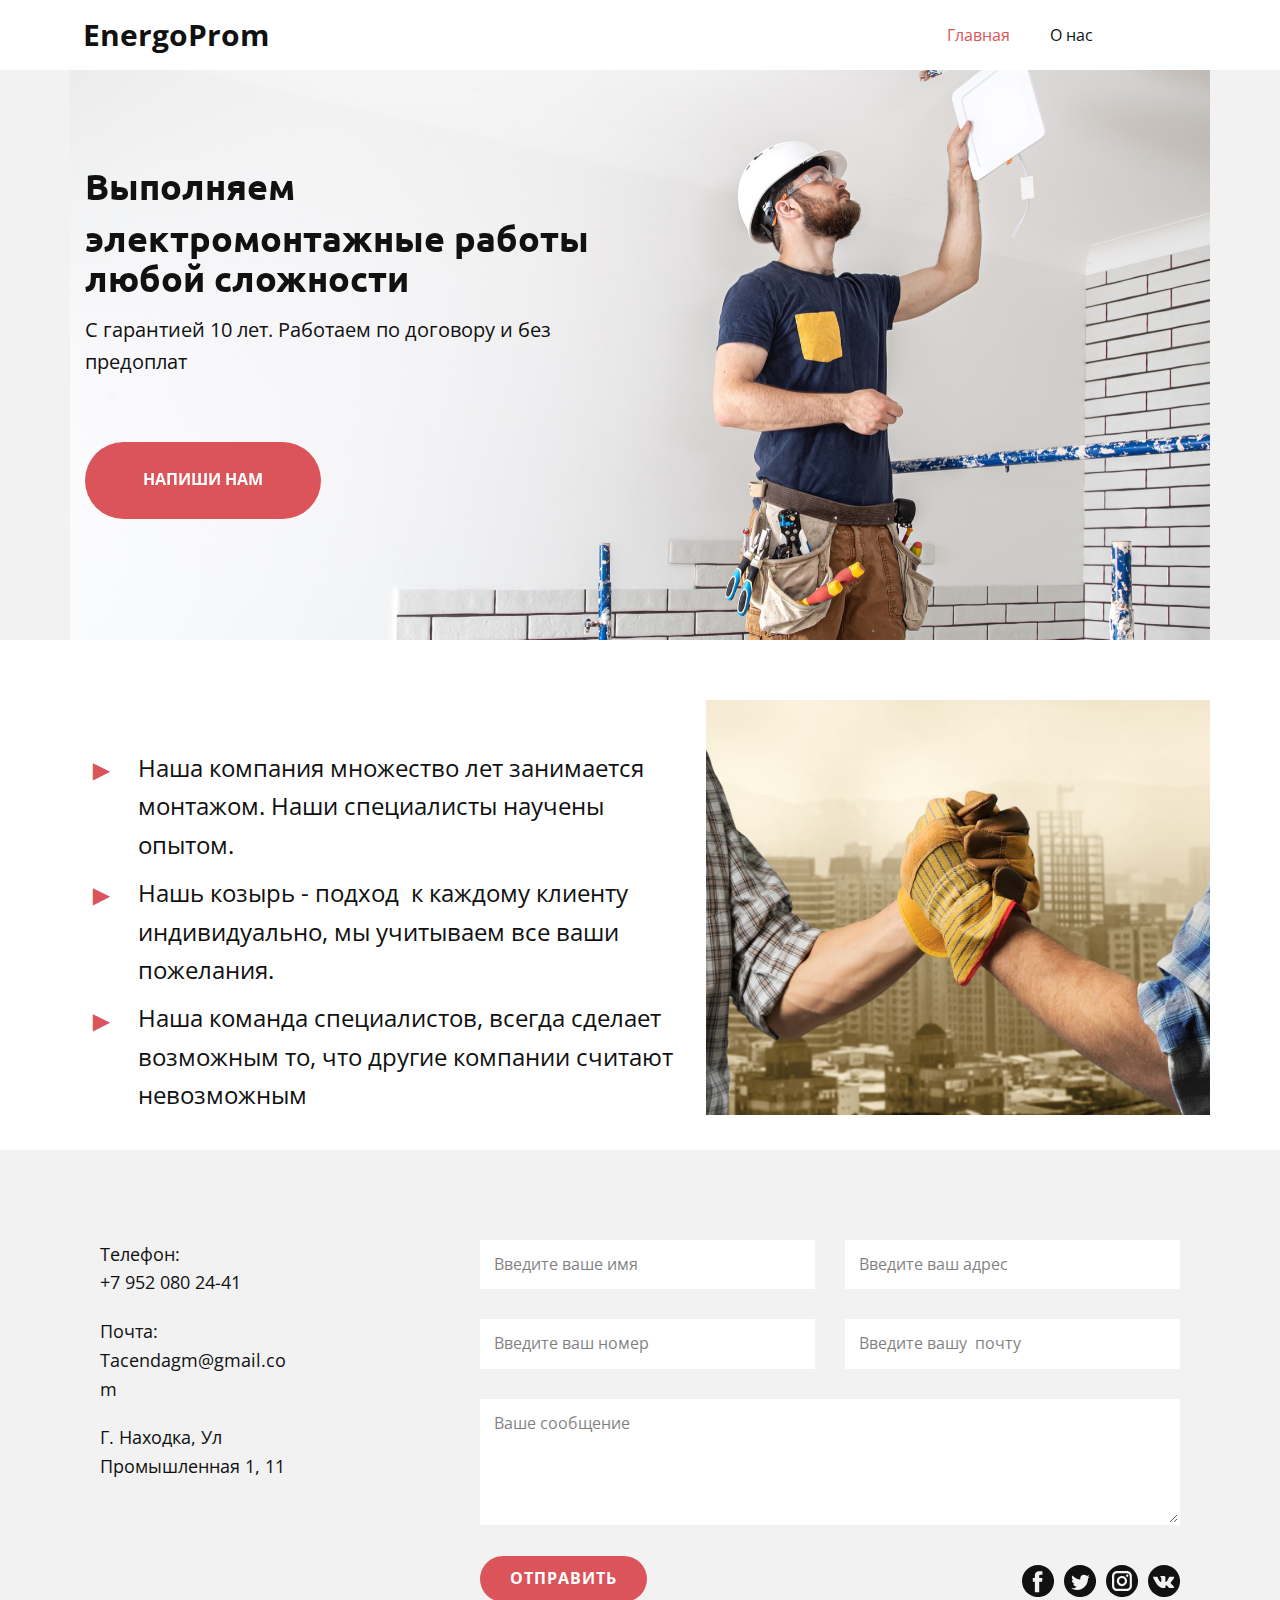
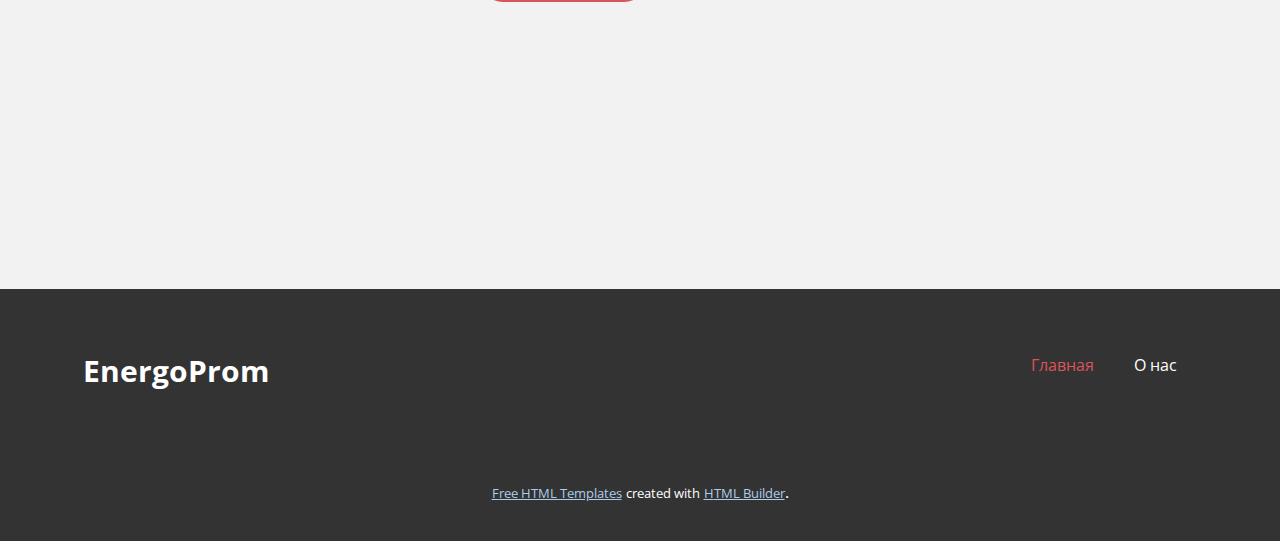
==== Главная.html @ b51dd9ea "Add files via upload" ====
<!DOCTYPE html>
<html style="font-size: 16px;" lang="ru"><head>
    <meta name="viewport" content="width=device-width, initial-scale=1.0">
    <meta charset="utf-8">
    <meta name="keywords" content="​Electrician Services, ​Satisfaction Guaranteed, Our Services, Testimonials, ​Feel Free To Ask Me Anything">
    <meta name="description" content="">
    <title>Главная</title>
    <link rel="stylesheet" href="nicepage.css" media="screen">
<link rel="stylesheet" href="Главная.css" media="screen">
    <script class="u-script" type="text/javascript" src="jquery.js" defer=""></script>
    <script class="u-script" type="text/javascript" src="nicepage.js" defer=""></script>
    <meta name="generator" content="Nicepage 6.7.6, nicepage.com">
    <meta name="referrer" content="origin">
    <link id="u-theme-google-font" rel="stylesheet" href="https://fonts.googleapis.com/css?family=Roboto:100,100i,300,300i,400,400i,500,500i,700,700i,900,900i|Open+Sans:300,300i,400,400i,500,500i,600,600i,700,700i,800,800i">
    <link id="u-page-google-font" rel="stylesheet" href="https://fonts.googleapis.com/css?family=Ubuntu:300,300i,400,400i,500,500i,700,700i">
    
    
    
    
    
    <script type="application/ld+json">{
		"@context": "http://schema.org",
		"@type": "Organization",
		"name": "ООО ЭНЕРГОПРОМ"
}</script>
    <meta name="theme-color" content="#478ac9">
    <meta property="og:title" content="Главная">
    <meta property="og:type" content="website">
  <meta data-intl-tel-input-cdn-path="intlTelInput/"></head>
  <body data-path-to-root="./" data-include-products="false" class="u-body u-xl-mode" data-lang="ru"><header class="u-clearfix u-header u-header" id="sec-41f8"><div class="u-clearfix u-sheet u-sheet-1">
        <p class="u-text u-text-default u-text-1">EnergoProm</p>
        <nav class="u-menu u-menu-one-level u-offcanvas u-menu-1">
          <div class="menu-collapse" style="font-size: 1rem; letter-spacing: 0px;">
            <a class="u-button-style u-custom-left-right-menu-spacing u-custom-padding-bottom u-custom-text-active-color u-custom-text-hover-color u-custom-top-bottom-menu-spacing u-nav-link u-text-active-palette-1-base u-text-hover-palette-2-base" href="#">
              <svg class="u-svg-link" viewBox="0 0 24 24"><use xmlns:xlink="http://www.w3.org/1999/xlink" xlink:href="#menu-hamburger"></use></svg>
              <svg class="u-svg-content" version="1.1" id="menu-hamburger" viewBox="0 0 16 16" x="0px" y="0px" xmlns:xlink="http://www.w3.org/1999/xlink" xmlns="http://www.w3.org/2000/svg"><g><rect y="1" width="16" height="2"></rect><rect y="7" width="16" height="2"></rect><rect y="13" width="16" height="2"></rect>
</g></svg>
            </a>
          </div>
          <div class="u-custom-menu u-nav-container">
            <ul class="u-nav u-unstyled u-nav-1"><li class="u-nav-item"><a class="u-button-style u-nav-link u-text-active-palette-2-base u-text-hover-palette-3-base" href="Главная.html" style="padding: 10px 20px;">Главная</a>
</li><li class="u-nav-item"><a class="u-button-style u-nav-link u-text-active-palette-2-base u-text-hover-palette-3-base" href="О-нас.html" style="padding: 10px 20px;">О нас</a>
</li></ul>
          </div>
          <div class="u-custom-menu u-nav-container-collapse">
            <div class="u-black u-container-style u-inner-container-layout u-opacity u-opacity-95 u-sidenav">
              <div class="u-inner-container-layout u-sidenav-overflow">
                <div class="u-menu-close"></div>
                <ul class="u-align-center u-nav u-popupmenu-items u-unstyled u-nav-2"><li class="u-nav-item"><a class="u-button-style u-nav-link" href="Главная.html">Главная</a>
</li><li class="u-nav-item"><a class="u-button-style u-nav-link" href="О-нас.html">О нас</a>
</li></ul>
              </div>
            </div>
            <div class="u-black u-menu-overlay u-opacity u-opacity-70"></div>
          </div>
        </nav>
      </div></header>
    <section class="u-clearfix u-grey-5 u-section-1" id="sec-0876">
      <div class="u-clearfix u-image u-sheet u-image-1" data-image-width="2000" data-image-height="1445">
        <h1 class="u-text u-text-1" data-animation-name="customAnimationIn" data-animation-duration="2000"> Выполняем электромонта<span style="font-size: 3rem;"></span>жные работы любой сложности
        </h1>
        <p class="u-text u-text-2">С гарантией 10 лет. Работаем по договору и без предоплат</p>
        <a href="https://nicepage.com/k/quiz-html-templates" class="u-border-none u-btn u-button-style u-hover-grey-70 u-palette-2-base u-btn-1" data-animation-name="customAnimationIn" data-animation-duration="2000"> Напиши нам<span style="font-weight: 700;"></span>
        </a>
      </div>
    </section>
    <section class="u-clearfix u-section-2" id="sec-6ab8">
      <div class="u-clearfix u-sheet u-sheet-1">
        <div class="custom-expanded data-layout-selected u-clearfix u-layout-wrap u-layout-wrap-1">
          <div class="u-layout" style="">
            <div class="u-layout-row" style="">
              <div class="u-container-style u-layout-cell u-size-33 u-layout-cell-1">
                <div class="u-container-layout u-container-layout-1">
                  <h2 class="u-text u-text-1" data-animation-name="customAnimationIn" data-animation-duration="2000"> Почему мы? </h2>
                  <ul class="u-custom-list u-spacing-10 u-text u-text-default u-text-2">
                    <li style="padding-left: 20px;">
                      <div class="u-list-icon u-text-palette-2-base">
                        <div style="font-size: 1.2em; margin: -1.2em;"></div>
                      </div>
                    </li>
                    <li style="padding-left: 20px;">
                      <br>
                    </li>
                    <li style="padding-left: 20px;">
                      <div class="u-list-icon u-text-palette-2-base">
                        <div style="font-size: 1.2em; margin: -1.2em;"></div>
                      </div>
                      <div class="u-list-icon u-text-palette-2-base">
                        <div style="font-size: 1.2em; margin: -1.2em;">►</div>
                      </div>Наша компания множество лет занимается монтажом. Наши специалисты научены опытом.
                    </li>
                    <li style="padding-left: 20px;">
                      <div class="u-list-icon u-text-palette-2-base">
                        <div style="font-size: 1.2em; margin: -1.2em;">►</div>
                      </div>Нашь козырь - подход&nbsp; к каждому клиенту индивидуально, мы учитываем все ваши пожелания.
                    </li>
                    <li style="padding-left: 20px;">
                      <div class="u-list-icon u-text-palette-2-base">
                        <div style="font-size: 1.2em; margin: -1.2em;">►</div>
                      </div>
                    </li>
                    <li style="padding-left: 20px;">Наша команда специалистов, всегда сделает возможным то, что другие компании считают невозможным</li>
                  </ul>
                </div>
              </div>
              <div class="u-container-style u-image u-layout-cell u-size-27 u-image-1" data-image-width="5606" data-image-height="3734">
                <div class="u-container-layout u-container-layout-2"></div>
              </div>
            </div>
          </div>
        </div>
      </div>
    </section>
    <section class="u-clearfix u-grey-5 u-section-3" id="carousel_dc9c">
      <div class="u-clearfix u-sheet u-valign-middle-sm u-valign-middle-xs u-sheet-1">
        <div class="data-layout-selected u-clearfix u-expanded-width u-layout-wrap u-layout-wrap-1">
          <div class="u-layout">
            <div class="u-layout-row">
              <div class="u-container-style u-layout-cell u-size-20 u-layout-cell-1">
                <div class="u-container-layout u-valign-top u-container-layout-1">
                  <p class="u-text u-text-1">Телефон:&nbsp;<br>+7 952 080 24-41 
                  </p>
                  <p class="u-text u-text-2">Почта: Tacendagm@gmail.com</p>
                  <p class="u-text u-text-3">Г. Находка, Ул Промышленная 1, 11 </p>
                </div>
              </div>
              <div class="u-align-left u-container-style u-layout-cell u-right-cell u-size-40 u-layout-cell-2">
                <div class="u-container-layout u-container-layout-2">
                  <div class="u-expanded-width u-form u-form-1">
                    <form action="https://forms.nicepagesrv.com/v2/form/process" class="u-clearfix u-form-spacing-30 u-form-vertical u-inner-form" style="padding: 0;" source="email" name="form">
                      <div class="u-form-group u-form-name u-form-partition-factor-2">
                        <label for="name-daf4" class="u-form-control-hidden u-label">Name</label>
                        <input type="text" placeholder="Введите ваше имя" id="name-daf4" name="name" class="u-border-2 u-border-white u-input u-input-rectangle" required="">
                      </div>
                      <div class="u-form-address u-form-group u-form-partition-factor-2 u-form-group-2">
                        <label for="address-7d20" class="u-form-control-hidden u-label">Address</label>
                        <input type="text" placeholder="Введите ваш адрес" id="address-7d20" name="address" class="u-border-2 u-border-white u-input u-input-rectangle" required="">
                      </div>
                      <div class="u-form-group u-form-partition-factor-2 u-form-phone u-form-group-3">
                        <label for="phone-966d" class="u-form-control-hidden u-label">Phone</label>
                        <input type="tel" pattern="\+?\d{0,3}[\s\(\-]?([0-9]{2,3})[\s\)\-]?([\s\-]?)([0-9]{3})[\s\-]?([0-9]{2})[\s\-]?([0-9]{2})" placeholder="Введите ваш номер " id="phone-966d" name="phone" class="u-border-2 u-border-white u-input u-input-rectangle" required="">
                      </div>
                      <div class="u-form-email u-form-group u-form-partition-factor-2">
                        <label for="email-daf4" class="u-form-control-hidden u-label">Email</label>
                        <input type="email" placeholder="Введите вашу  почту" id="email-daf4" name="email" class="u-border-2 u-border-white u-input u-input-rectangle" required="">
                      </div>
                      <div class="u-form-group u-form-message">
                        <label for="message-daf4" class="u-form-control-hidden u-label">Message</label>
                        <textarea rows="4" cols="50" id="message-daf4" name="message" class="u-border-2 u-border-white u-input u-input-rectangle" required="" placeholder="Ваше сообщение "></textarea>
                      </div>
                      <div class="u-align-left u-form-group u-form-submit">
                        <a href="#" class="u-active-grey-70 u-border-none u-btn u-btn-submit u-button-style u-hover-palette-1-dark-3 u-palette-2-base u-btn-1">Отправить</a>
                        <input type="submit" value="submit" class="u-form-control-hidden">
                      </div>
                      <div class="u-form-send-message u-form-send-success"> Thank you! Your message has been sent. </div>
                      <div class="u-form-send-error u-form-send-message"> Unable to send your message. Please fix errors then try again. </div>
                      <input type="hidden" value="" name="recaptchaResponse">
                      <input type="hidden" name="formServices" value="acfaefb0-f7e9-85fd-c0fe-1965ac282650">
                    </form>
                  </div>
                  <div class="u-social-icons u-spacing-10 u-social-icons-1">
                    <a class="u-social-url" target="_blank" href=""><span class="u-icon u-icon-circle u-social-facebook u-social-icon u-icon-1"><svg class="u-svg-link" preserveAspectRatio="xMidYMin slice" viewBox="0 0 112 112" style=""><use xmlns:xlink="http://www.w3.org/1999/xlink" xlink:href="#svg-7b69"></use></svg><svg x="0px" y="0px" viewBox="0 0 112 112" id="svg-7b69" class="u-svg-content"><path d="M56.1,0C25.1,0,0,25.1,0,56.1c0,31,25.1,56.1,56.1,56.1c31,0,56.1-25.1,56.1-56.1C112.2,25.1,87.1,0,56.1,0z M71.6,34.3h-8.2c-1.3,0-3.2,0.7-3.2,3.5v7.6h11.3l-1.3,12.9h-10V95H45V58.3h-7.2V45.4H45v-8.3c0-6,2.8-15.3,15.3-15.3l11.2,0V34.3z "></path></svg></span>
                    </a>
                    <a class="u-social-url" target="_blank" href=""><span class="u-icon u-icon-circle u-social-icon u-social-twitter u-icon-2"><svg class="u-svg-link" preserveAspectRatio="xMidYMin slice" viewBox="0 0 112 112" style=""><use xmlns:xlink="http://www.w3.org/1999/xlink" xlink:href="#svg-4577"></use></svg><svg x="0px" y="0px" viewBox="0 0 112 112" id="svg-4577" class="u-svg-content"><path d="M56.1,0C25.1,0,0,25.1,0,56.1s25.1,56.1,56.1,56.1s56.1-25.1,56.1-56.1S87.1,0,56.1,0z M83.8,47.3 c0,0.6,0,1.2,0,1.7c0,17.7-13.5,38.2-38.2,38.2c-7.6,0-14.6-2.2-20.6-6c1,0.1,2.1,0.2,3.2,0.2c6.3,0,12.1-2.1,16.7-5.7 c-5.9-0.1-10.8-4-12.5-9.3c0.8,0.2,1.7,0.2,2.5,0.2c1.2,0,2.4-0.2,3.5-0.5c-6.1-1.2-10.8-6.7-10.8-13.1c0-0.1,0-0.1,0-0.2 c1.8,1,3.9,1.6,6.1,1.7c-3.6-2.4-6-6.5-6-11.2c0-2.5,0.7-4.8,1.8-6.7c6.6,8.1,16.5,13.5,27.6,14c-0.2-1-0.3-2-0.3-3.1 c0-7.4,6-13.4,13.4-13.4c3.9,0,7.3,1.6,9.8,4.2c3.1-0.6,5.9-1.7,8.5-3.3c-1,3.1-3.1,5.8-5.9,7.4c2.7-0.3,5.3-1,7.7-2.1 C88.7,43,86.4,45.4,83.8,47.3z"></path></svg></span>
                    </a>
                    <a class="u-social-url" target="_blank" href=""><span class="u-icon u-icon-circle u-social-icon u-social-instagram u-icon-3"><svg class="u-svg-link" preserveAspectRatio="xMidYMin slice" viewBox="0 0 112 112" style=""><use xmlns:xlink="http://www.w3.org/1999/xlink" xlink:href="#svg-e675"></use></svg><svg x="0px" y="0px" viewBox="0 0 112 112" id="svg-e675" class="u-svg-content"><path d="M56.1,0C25.1,0,0,25.1,0,56.1c0,31,25.1,56.1,56.1,56.1c31,0,56.1-25.1,56.1-56.1C112.2,25.1,87.1,0,56.1,0z M90.6,73.4c0,9.6-7.8,17.5-17.5,17.5H38.6c-9.6,0-17.5-7.9-17.5-17.6V38.8c0-9.6,7.8-17.5,17.5-17.5h34.5c9.6,0,17.5,7.8,17.5,17.5 V73.4z"></path><path d="M73.1,28.9H38.6c-5.4,0-9.9,4.4-9.9,9.9v34.5c0,5.4,4.4,9.9,9.9,9.9h34.5c5.4,0,9.9-4.4,9.9-9.9V38.8 C83,33.4,78.6,28.9,73.1,28.9z M55.9,74C46,74,38,66,38,56.1c0-9.9,8-17.9,17.9-17.9c9.9,0,17.9,8,17.9,17.9 C73.8,66,65.8,74,55.9,74z M74.3,41.9c-2.3,0-4.2-1.9-4.2-4.2s1.9-4.2,4.2-4.2c2.3,0,4.2,1.9,4.2,4.2S76.6,41.9,74.3,41.9z"></path><path d="M55.9,45.8c-5.7,0-10.4,4.6-10.3,10.3c0,5.7,4.6,10.3,10.3,10.3s10.3-4.6,10.3-10.3 C66.2,50.4,61.6,45.8,55.9,45.8z"></path></svg></span>
                    </a>
                    <a class="u-social-url" target="_blank" href="#"><span class="u-icon u-icon-circle u-social-icon u-social-vk u-icon-4"><svg class="u-svg-link" preserveAspectRatio="xMidYMin slice" viewBox="0 0 112 112" style=""><use xmlns:xlink="http://www.w3.org/1999/xlink" xlink:href="#svg-b519"></use></svg><svg x="0px" y="0px" viewBox="0 0 112 112" id="svg-b519" class="u-svg-content"><path d="M56.1,0C25.1,0,0,25.1,0,56.1c0,31,25.1,56.1,56.1,56.1c31,0,56.1-25.1,56.1-56.1C112.2,25.1,87.1,0,56.1,0z M88.2,80.7l-9.8,0.1c0,0-2.1,0.4-4.9-1.5c-3.7-2.5-7.2-9.1-9.9-8.2C60.9,72,61,77.9,61,77.9s0,1.3-0.6,1.9c-0.7,0.7-2,0.9-2,0.9H54 c0,0-9.7,0.6-18.3-8.3c-9.3-9.7-17.6-29-17.6-29s-0.5-1.3,0-1.9c0.6-0.7,2.2-0.7,2.2-0.7l10.5-0.1c0,0,1,0.2,1.7,0.7 c0.6,0.4,0.9,1.2,0.9,1.2s1.7,4.3,4,8.2c4.4,7.6,6.4,9.3,7.9,8.4c2.2-1.2,1.5-10.7,1.5-10.7s0-3.5-1.1-5c-0.9-1.2-2.5-1.5-3.3-1.6 c-0.6-0.1,0.4-1.5,1.6-2.1c1.9-0.9,5.2-1,9.2-0.9c3.1,0,4,0.2,5.2,0.5c3.6,0.9,2.4,4.3,2.4,12.4c0,2.6-0.5,6.3,1.4,7.5 c0.8,0.5,2.8,0.1,7.7-8.3c2.3-4,4.1-8.6,4.1-8.6s0.4-0.8,1-1.2c0.6-0.4,1.4-0.3,1.4-0.3l11.1-0.1c0,0,3.3-0.4,3.9,1.1 c0.6,1.6-1.2,5.3-5.8,11.3c-7.4,9.9-8.3,9-2.1,14.7c5.9,5.5,7.1,8.1,7.3,8.5C93.4,80.4,88.2,80.7,88.2,80.7z"></path></svg></span>
                    </a>
                  </div>
                </div>
              </div>
            </div>
          </div>
        </div>
      </div>
    </section>
    
    
    
    <footer class="u-align-center u-clearfix u-footer u-grey-80 u-footer" id="sec-59bd"><div class="u-clearfix u-sheet u-sheet-1">
        <p class="u-text u-text-default u-text-1">EnergoProm</p>
        <nav class="u-menu u-menu-one-level u-offcanvas u-menu-1">
          <div class="menu-collapse" style="font-size: 1rem; letter-spacing: 0px;">
            <a class="u-button-style u-custom-left-right-menu-spacing u-custom-padding-bottom u-custom-text-active-color u-custom-text-hover-color u-custom-top-bottom-menu-spacing u-nav-link u-text-active-palette-1-base u-text-hover-palette-2-base" href="#">
              <svg class="u-svg-link" viewBox="0 0 24 24"><use xmlns:xlink="http://www.w3.org/1999/xlink" xlink:href="#svg-868e"></use></svg>
              <svg class="u-svg-content" version="1.1" id="svg-868e" viewBox="0 0 16 16" x="0px" y="0px" xmlns:xlink="http://www.w3.org/1999/xlink" xmlns="http://www.w3.org/2000/svg"><g><rect y="1" width="16" height="2"></rect><rect y="7" width="16" height="2"></rect><rect y="13" width="16" height="2"></rect>
</g></svg>
            </a>
          </div>
          <div class="u-custom-menu u-nav-container">
            <ul class="u-nav u-unstyled u-nav-1"><li class="u-nav-item"><a class="u-button-style u-nav-link u-text-active-palette-2-base u-text-hover-palette-3-base" href="Главная.html" style="padding: 10px 20px;">Главная</a>
</li><li class="u-nav-item"><a class="u-button-style u-nav-link u-text-active-palette-2-base u-text-hover-palette-3-base" href="О-нас.html" style="padding: 10px 20px;">О нас</a>
</li></ul>
          </div>
          <div class="u-custom-menu u-nav-container-collapse">
            <div class="u-black u-container-style u-inner-container-layout u-opacity u-opacity-95 u-sidenav">
              <div class="u-inner-container-layout u-sidenav-overflow">
                <div class="u-menu-close"></div>
                <ul class="u-align-center u-nav u-popupmenu-items u-unstyled u-nav-2"><li class="u-nav-item"><a class="u-button-style u-nav-link" href="Главная.html">Главная</a>
</li><li class="u-nav-item"><a class="u-button-style u-nav-link" href="О-нас.html">О нас</a>
</li></ul>
              </div>
            </div>
            <div class="u-black u-menu-overlay u-opacity u-opacity-70"></div>
          </div>
        </nav>
      </div></footer>
    <section class="u-backlink u-clearfix u-grey-80">
      <a class="u-link" href="https://nicepage.com/html-templates" target="_blank">
        <span>Free HTML Templates</span>
      </a>
      <p class="u-text">
        <span>created with</span>
      </p>
      <a class="u-link" href="https://nicepage.com/html-website-builder" target="_blank">
        <span>HTML Builder</span>
      </a>. 
    </section>
  
</body></html>
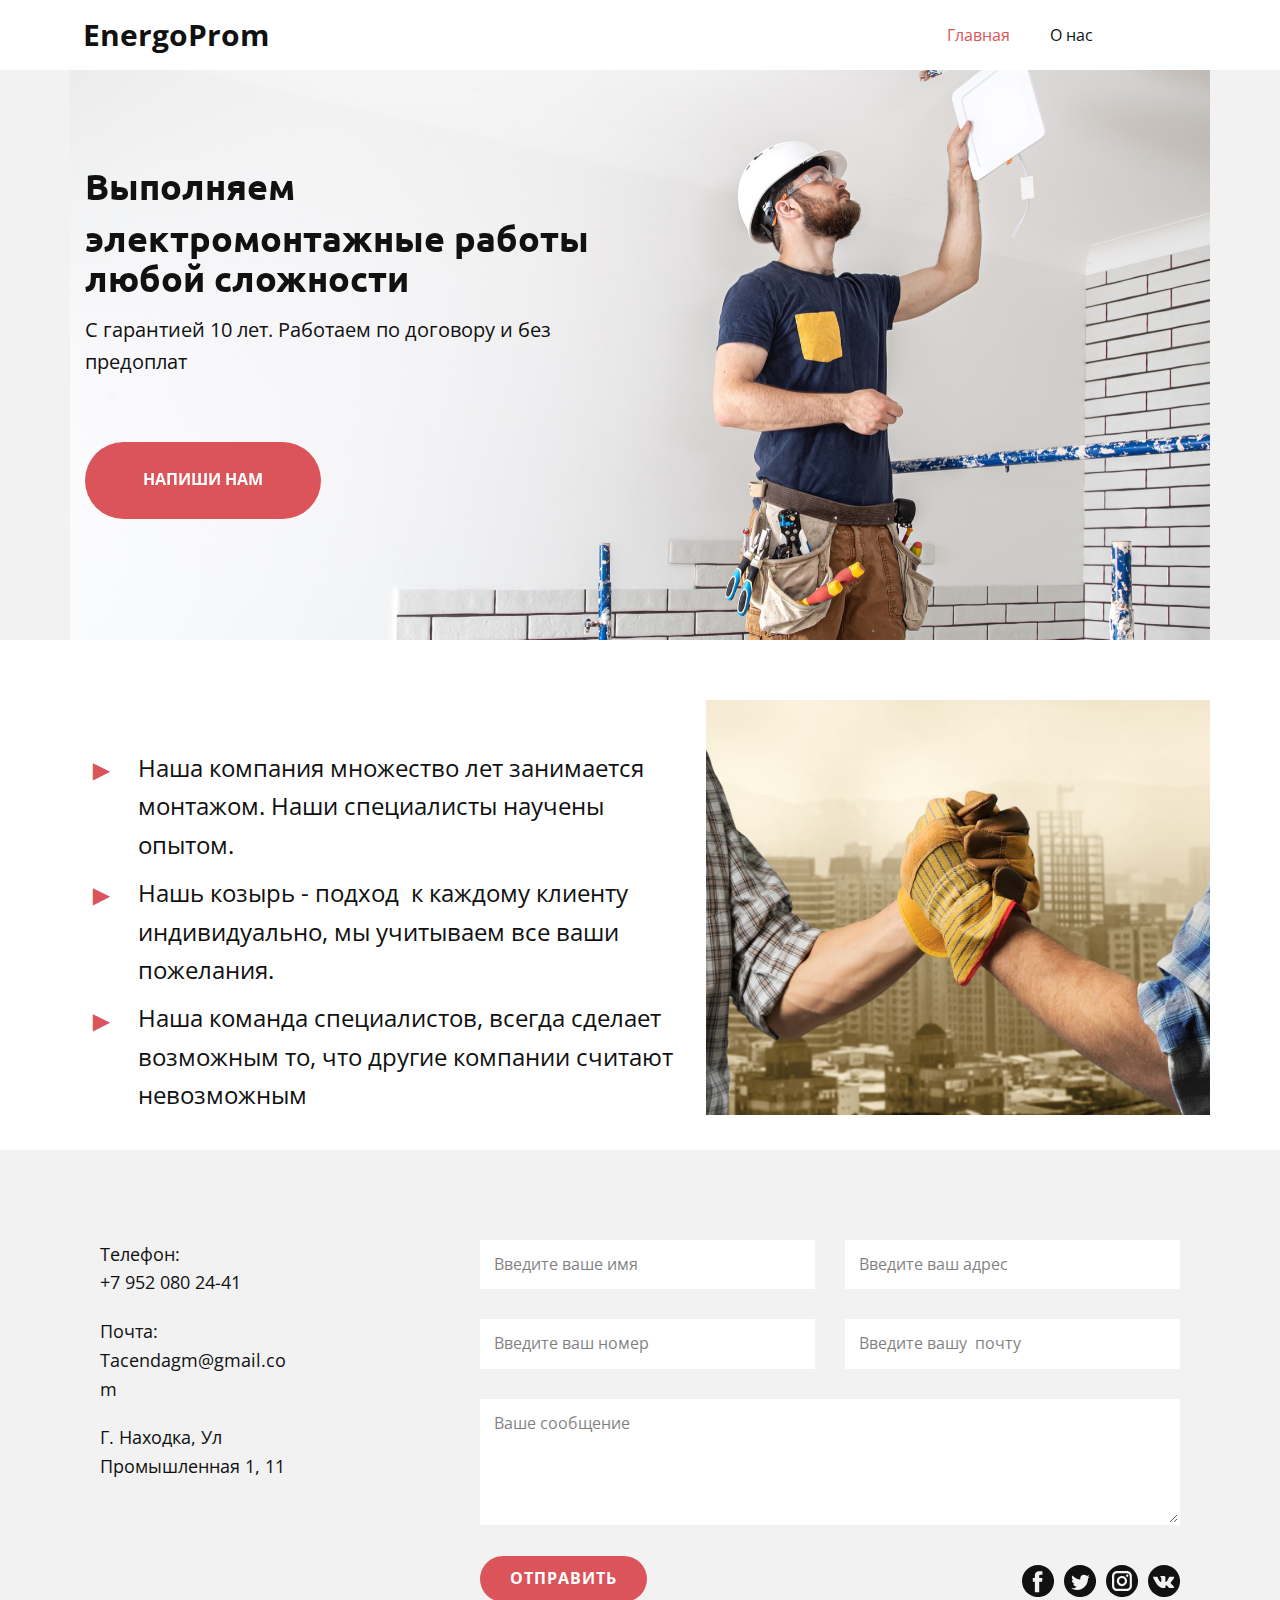
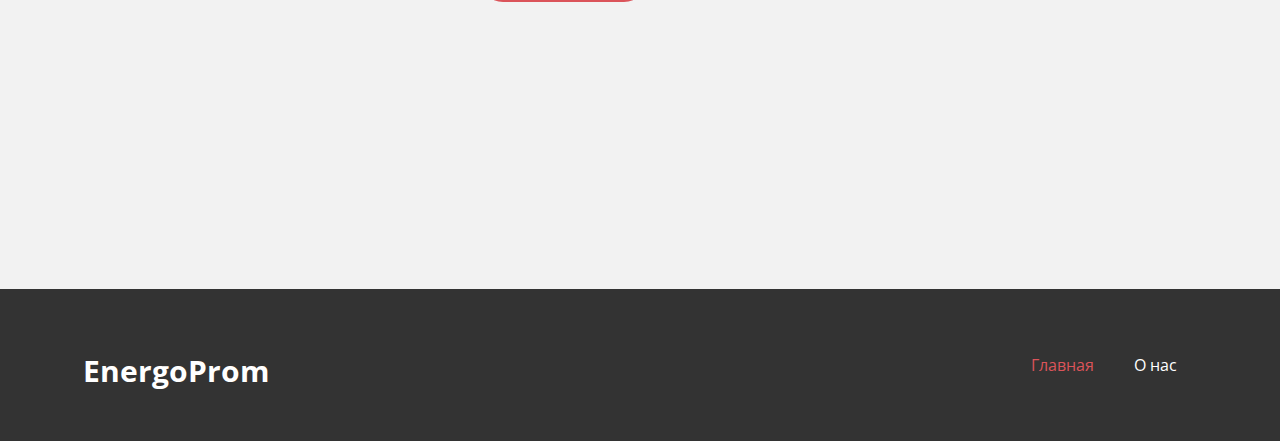
==== commit eb03b965: "Update Главная.html" ====
--- a/Главная.html
+++ b/Главная.html
@@ -206,16 +206,5 @@
           </div>
         </nav>
       </div></footer>
-    <section class="u-backlink u-clearfix u-grey-80">
-      <a class="u-link" href="https://nicepage.com/html-templates" target="_blank">
-        <span>Free HTML Templates</span>
-      </a>
-      <p class="u-text">
-        <span>created with</span>
-      </p>
-      <a class="u-link" href="https://nicepage.com/html-website-builder" target="_blank">
-        <span>HTML Builder</span>
-      </a>. 
-    </section>
   
-</body></html>+</body></html>
